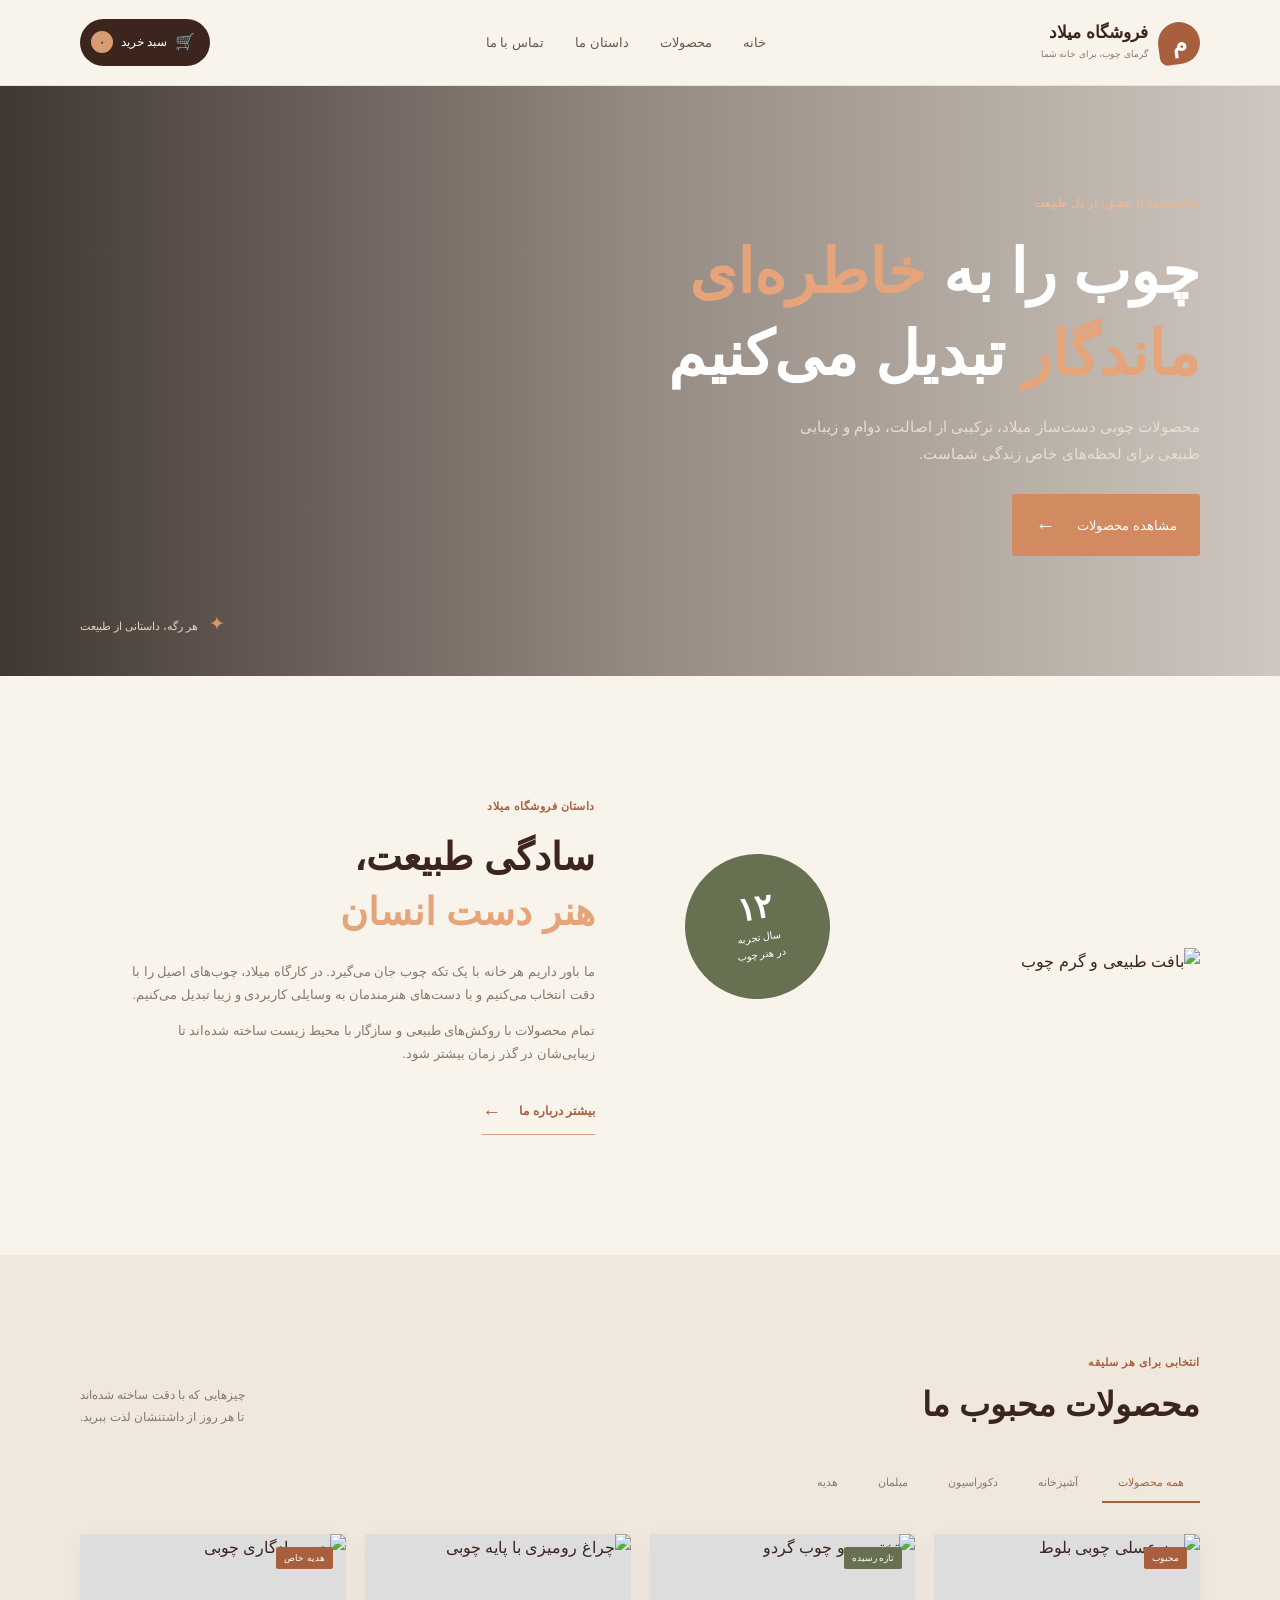
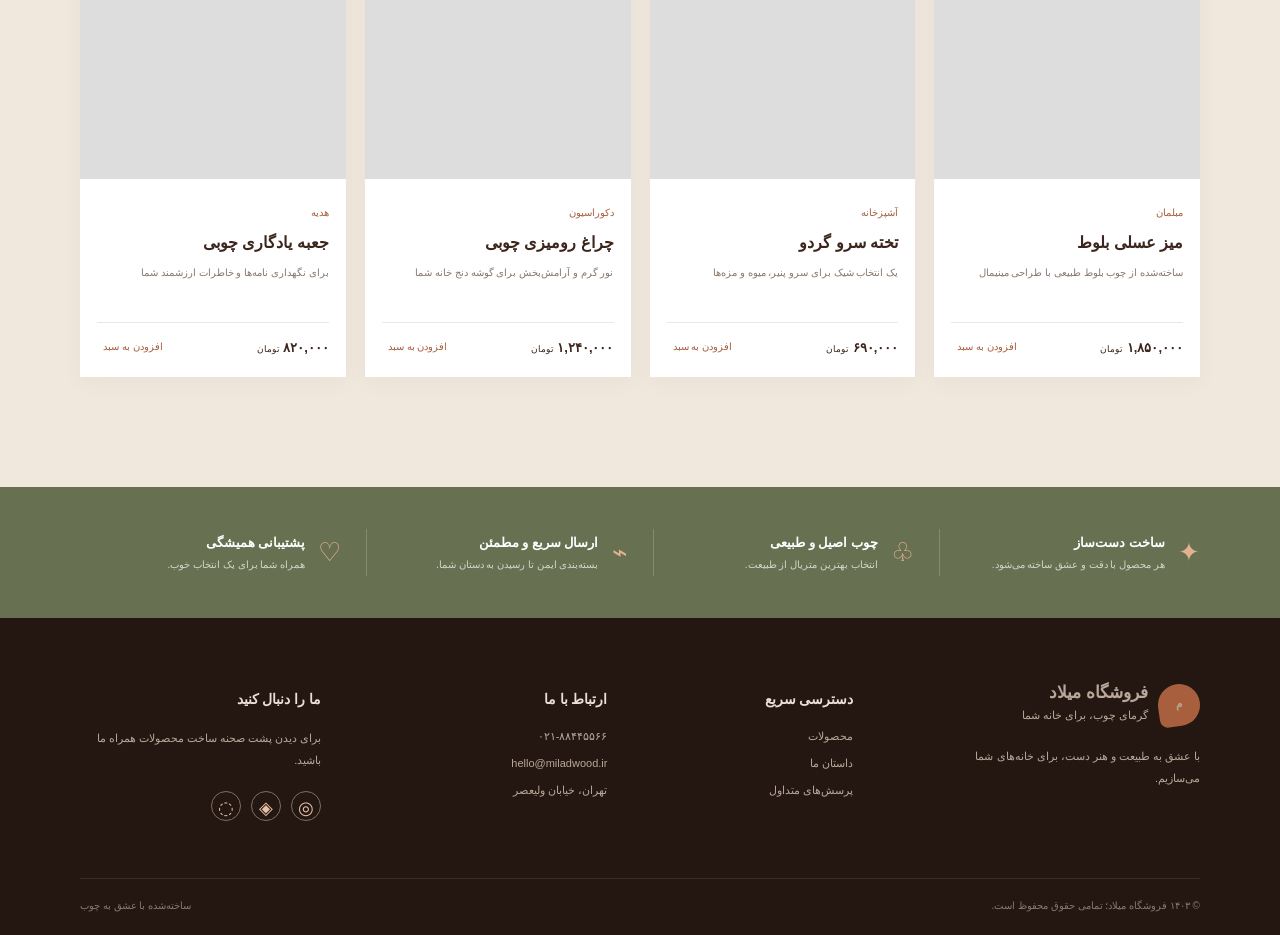
==== run-20260829-111451-ee6c23a2/index.html @ 4dc152b5 "Implement requested coding task" ====
<!DOCTYPE html>
<html lang="fa" dir="rtl">
<head>
  <meta charset="UTF-8">
  <meta name="viewport" content="width=device-width, initial-scale=1.0">
  <meta name="description" content="فروشگاه میلاد؛ محصولات چوبی دست‌ساز برای خانه‌ای گرم و اصیل">
  <title>فروشگاه میلاد | محصولات چوبی دست‌ساز</title>
  <link rel="preconnect" href="https://fonts.googleapis.com">
  <link rel="preconnect" href="https://fonts.gstatic.com" crossorigin>
  <link href="https://fonts.googleapis.com/css2?family=Estedad:wght@400;500;600;700;800&display=swap" rel="stylesheet">
  <link rel="stylesheet" href="styles.css">
</head>
<body>
  <header class="site-header">
    <div class="container nav-wrap">
      <a class="brand" href="#home" aria-label="صفحه اصلی فروشگاه میلاد">
        <span class="brand-mark">م</span>
        <span><strong>فروشگاه میلاد</strong><small>گرمای چوب، برای خانه شما</small></span>
      </a>
      <nav class="main-nav" aria-label="ناوبری اصلی">
        <a href="#home">خانه</a>
        <a href="#products">محصولات</a>
        <a href="#story">داستان ما</a>
        <a href="#contact">تماس با ما</a>
      </nav>
      <button class="cart-button" id="openCart" type="button" aria-label="باز کردن سبد خرید">
        <span class="cart-icon">🛒</span>
        <span>سبد خرید</span>
        <b id="cartCount">۰</b>
      </button>
    </div>
  </header>

  <main>
    <section class="hero" id="home">
      <div class="hero-overlay"></div>
      <div class="container hero-content">
        <span class="eyebrow light">ساخته‌شده با عشق، از دل طبیعت</span>
        <h1>چوب را به <em>خاطره‌ای ماندگار</em> تبدیل می‌کنیم</h1>
        <p>محصولات چوبی دست‌ساز میلاد، ترکیبی از اصالت، دوام و زیبایی طبیعی برای لحظه‌های خاص زندگی شماست.</p>
        <a class="primary-button" href="#products">مشاهده محصولات <span>←</span></a>
      </div>
      <div class="hero-note"><span>✦</span> هر رگه، داستانی از طبیعت</div>
    </section>

    <section class="intro-section container" id="story">
      <div class="intro-image">
        <img src="https://images.unsplash.com/photo-1549490349-8643362247b5?auto=format&fit=crop&w=900&q=85" alt="بافت طبیعی و گرم چوب">
        <div class="experience-badge"><strong>۱۲</strong><span>سال تجربه<br>در هنر چوب</span></div>
      </div>
      <div class="intro-copy">
        <span class="eyebrow">داستان فروشگاه میلاد</span>
        <h2>سادگی طبیعت، <br><em>هنر دست انسان</em></h2>
        <p>ما باور داریم هر خانه با یک تکه چوب جان می‌گیرد. در کارگاه میلاد، چوب‌های اصیل را با دقت انتخاب می‌کنیم و با دست‌های هنرمندمان به وسایلی کاربردی و زیبا تبدیل می‌کنیم.</p>
        <p>تمام محصولات با روکش‌های طبیعی و سازگار با محیط زیست ساخته شده‌اند تا زیبایی‌شان در گذر زمان بیشتر شود.</p>
        <a class="text-link" href="#products">بیشتر درباره ما <span>←</span></a>
      </div>
    </section>

    <section class="products-section" id="products">
      <div class="container">
        <div class="section-heading">
          <div><span class="eyebrow">انتخابی برای هر سلیقه</span><h2>محصولات محبوب ما</h2></div>
          <p>چیزهایی که با دقت ساخته شده‌اند<br>تا هر روز از داشتنشان لذت ببرید.</p>
        </div>
        <div class="filter-bar" role="group" aria-label="دسته‌بندی محصولات">
          <button class="filter-btn active" data-filter="all">همه محصولات</button>
          <button class="filter-btn" data-filter="kitchen">آشپزخانه</button>
          <button class="filter-btn" data-filter="decor">دکوراسیون</button>
          <button class="filter-btn" data-filter="furniture">مبلمان</button>
          <button class="filter-btn" data-filter="gift">هدیه</button>
        </div>
        <div class="product-grid" id="productGrid">
          <article class="product-card" data-category="furniture" data-id="1" data-name="میز عسلی بلوط" data-price="1850000" data-image="https://images.unsplash.com/photo-1533090481720-856c6e3c1fdc?auto=format&fit=crop&w=700&q=85">
            <div class="product-image"><img src="https://images.unsplash.com/photo-1533090481720-856c6e3c1fdc?auto=format&fit=crop&w=700&q=85" alt="میز عسلی چوبی بلوط" loading="lazy"><span class="product-tag">محبوب</span><button class="quick-add" data-add="1" aria-label="افزودن میز عسلی به سبد">+</button></div>
            <div class="product-info"><span class="product-category">مبلمان</span><h3>میز عسلی بلوط</h3><p>ساخته‌شده از چوب بلوط طبیعی با طراحی مینیمال</p><div class="product-bottom"><strong>۱,۸۵۰,۰۰۰ <small>تومان</small></strong><button class="add-button" data-add="1">افزودن به سبد</button></div></div>
          </article>
          <article class="product-card" data-category="kitchen" data-id="2" data-name="تخته سرو گردو" data-price="690000" data-image="https://images.unsplash.com/photo-1601050690597-df0568f70950?auto=format&fit=crop&w=700&q=85">
            <div class="product-image"><img src="https://images.unsplash.com/photo-1601050690597-df0568f70950?auto=format&fit=crop&w=700&q=85" alt="تخته سرو چوب گردو" loading="lazy"><span class="product-tag new">تازه رسیده</span><button class="quick-add" data-add="2" aria-label="افزودن تخته سرو به سبد">+</button></div>
            <div class="product-info"><span class="product-category">آشپزخانه</span><h3>تخته سرو گردو</h3><p>یک انتخاب شیک برای سرو پنیر، میوه و مزه‌ها</p><div class="product-bottom"><strong>۶۹۰,۰۰۰ <small>تومان</small></strong><button class="add-button" data-add="2">افزودن به سبد</button></div></div>
          </article>
          <article class="product-card" data-category="decor" data-id="3" data-name="چراغ رومیزی چوبی" data-price="1240000" data-image="https://images.unsplash.com/photo-1507473885765-e6ed057f782c?auto=format&fit=crop&w=700&q=85">
            <div class="product-image"><img src="https://images.unsplash.com/photo-1507473885765-e6ed057f782c?auto=format&fit=crop&w=700&q=85" alt="چراغ رومیزی با پایه چوبی" loading="lazy"><button class="quick-add" data-add="3" aria-label="افزودن چراغ رومیزی به سبد">+</button></div>
            <div class="product-info"><span class="product-category">دکوراسیون</span><h3>چراغ رومیزی چوبی</h3><p>نور گرم و آرامش‌بخش برای گوشه دنج خانه شما</p><div class="product-bottom"><strong>۱,۲۴۰,۰۰۰ <small>تومان</small></strong><button class="add-button" data-add="3">افزودن به سبد</button></div></div>
          </article>
          <article class="product-card" data-category="gift" data-id="4" data-name="جعبه یادگاری چوبی" data-price="820000" data-image="https://images.unsplash.com/photo-1602173574767-37ac01994b2a?auto=format&fit=crop&w=700&q=85">
            <div class="product-image"><img src="https://images.unsplash.com/photo-1602173574767-37ac01994b2a?auto=format&fit=crop&w=700&q=85" alt="جعبه یادگاری چوبی" loading="lazy"><span class="product-tag">هدیه خاص</span><button class="quick-add" data-add="4" aria-label="افزودن جعبه یادگاری به سبد">+</button></div>
            <div class="product-info"><span class="product-category">هدیه</span><h3>جعبه یادگاری چوبی</h3><p>برای نگهداری نامه‌ها و خاطرات ارزشمند شما</p><div class="product-bottom"><strong>۸۲۰,۰۰۰ <small>تومان</small></strong><button class="add-button" data-add="4">افزودن به سبد</button></div></div>
          </article>
        </div>
      </div>
    </section>

    <section class="benefits"><div class="container benefits-grid">
      <div class="benefit"><span>✦</span><div><h3>ساخت دست‌ساز</h3><p>هر محصول با دقت و عشق ساخته می‌شود.</p></div></div>
      <div class="benefit"><span>♧</span><div><h3>چوب اصیل و طبیعی</h3><p>انتخاب بهترین متریال از طبیعت.</p></div></div>
      <div class="benefit"><span>⌁</span><div><h3>ارسال سریع و مطمئن</h3><p>بسته‌بندی ایمن تا رسیدن به دستان شما.</p></div></div>
      <div class="benefit"><span>♡</span><div><h3>پشتیبانی همیشگی</h3><p>همراه شما برای یک انتخاب خوب.</p></div></div>
    </div></section>
  </main>

  <footer class="site-footer" id="contact"><div class="container footer-grid">
    <div><a class="brand footer-brand" href="#home"><span class="brand-mark">م</span><span><strong>فروشگاه میلاد</strong><small>گرمای چوب، برای خانه شما</small></span></a><p>با عشق به طبیعت و هنر دست، برای خانه‌های شما می‌سازیم.</p></div>
    <div><h3>دسترسی سریع</h3><a href="#products">محصولات</a><a href="#story">داستان ما</a><a href="#contact">پرسش‌های متداول</a></div>
    <div><h3>ارتباط با ما</h3><a href="tel:02188445566">۰۲۱-۸۸۴۴۵۵۶۶</a><a href="mailto:hello@miladwood.ir">hello@miladwood.ir</a><span>تهران، خیابان ولیعصر</span></div>
    <div><h3>ما را دنبال کنید</h3><p>برای دیدن پشت صحنه ساخت محصولات همراه ما باشید.</p><div class="socials"><a href="#" aria-label="اینستاگرام">◎</a><a href="#" aria-label="تلگرام">◈</a><a href="#" aria-label="واتساپ">◌</a></div></div>
  </div><div class="footer-bottom container"><span>© ۱۴۰۳ فروشگاه میلاد؛ تمامی حقوق محفوظ است.</span><span>ساخته‌شده با عشق به چوب</span></div></footer>

  <div class="modal-backdrop" id="cartModal" aria-hidden="true"><aside class="cart-panel" role="dialog" aria-modal="true" aria-labelledby="cartTitle"><div class="cart-header"><div><span class="eyebrow">خرید شما</span><h2 id="cartTitle">سبد خرید</h2></div><button class="close-cart" id="closeCart" aria-label="بستن سبد خرید">×</button></div><div class="cart-items" id="cartItems"></div><div class="cart-footer"><div class="total-row"><span>مجموع سفارش</span><strong id="cartTotal">۰ تومان</strong></div><button class="checkout-button" type="button">ادامه فرایند خرید <span>←</span></button><p class="secure-note">✦ پرداخت امن و ارسال به سراسر کشور</p></div></aside></div>
  <div class="toast" id="toast">محصول به سبد خرید اضافه شد</div>
  <script src="script.js"></script>
</body>
</html>
---- run-20260829-111451-ee6c23a2/styles.css ----
:root{--brown:#3b251c;--deep:#241711;--terracotta:#a85f3e;--cream:#f8f3eb;--sand:#e9ddcc;--olive:#687052;--muted:#88786e;--white:#fff;--shadow:0 16px 45px rgba(58,37,28,.1)}*{box-sizing:border-box}html{scroll-behavior:smooth}body{margin:0;background:var(--cream);color:var(--brown);font-family:'Estedad',Tahoma,sans-serif;line-height:1.8}a{text-decoration:none;color:inherit}button{font:inherit;cursor:pointer;border:0}.container{width:min(1120px,calc(100% - 48px));margin:auto}.site-header{height:86px;background:rgba(248,243,235,.96);position:sticky;top:0;z-index:20;border-bottom:1px solid rgba(59,37,28,.08);backdrop-filter:blur(12px)}.nav-wrap{height:100%;display:flex;align-items:center;justify-content:space-between;gap:32px}.brand{display:flex;align-items:center;gap:10px}.brand-mark{display:grid;place-items:center;width:42px;height:42px;border-radius:50% 50% 50% 8px;background:var(--terracotta);color:white;font-size:24px;font-weight:800;transform:rotate(-8deg)}.brand strong{display:block;font-size:17px;line-height:1.2}.brand small{display:block;color:var(--muted);font-size:9px;margin-top:3px}.main-nav{display:flex;gap:31px;color:#69584e;font-size:13px}.main-nav a{transition:color .2s}.main-nav a:hover{color:var(--terracotta)}.cart-button{background:var(--brown);color:#fff;border-radius:30px;padding:9px 15px 9px 11px;display:flex;align-items:center;gap:8px;font-size:12px;transition:.2s}.cart-button:hover{background:var(--terracotta);transform:translateY(-2px)}.cart-button b{background:#d99b73;color:var(--brown);border-radius:50%;min-width:22px;height:22px;display:grid;place-items:center;font-size:11px}.cart-icon{font-size:16px}.hero{height:590px;position:relative;background:url('https://images.unsplash.com/photo-1558997519-83ea9252edf8?auto=format&fit=crop&w=1800&q=85') center/cover;display:flex;align-items:center;color:#fff}.hero-overlay{position:absolute;inset:0;background:linear-gradient(90deg,rgba(27,17,11,.83),rgba(42,24,16,.48),rgba(42,24,16,.2))}.hero-content{position:relative;z-index:1;padding-bottom:18px}.eyebrow{color:var(--terracotta);font-size:11px;font-weight:700;letter-spacing:.5px}.eyebrow.light{color:#e8b897}.hero h1{font-size:clamp(34px,5vw,61px);line-height:1.35;max-width:640px;margin:14px 0 18px;font-weight:800}.hero h1 em,h2 em{font-style:normal;color:#e5a47a}.hero p{max-width:440px;color:#e9ded4;font-size:15px;margin:0 0 27px}.primary-button,.checkout-button{display:inline-flex;align-items:center;gap:22px;background:#d28b61;color:#fff;padding:13px 23px;border-radius:3px;font-size:13px;transition:.2s}.primary-button:hover,.checkout-button:hover{background:#b96d49;transform:translateY(-2px)}.primary-button span,.checkout-button span{font-size:20px}.hero-note{position:absolute;z-index:1;bottom:35px;left:calc((100% - 1120px)/2);font-size:11px;color:#e4d4c5}.hero-note span{color:#d8956e;font-size:19px;margin-left:8px}.intro-section{display:grid;grid-template-columns:1fr 1fr;gap:90px;padding-top:115px;padding-bottom:120px;align-items:center}.intro-image{position:relative;padding-left:28px}.intro-image img{width:100%;height:390px;object-fit:cover;border-radius:2px}.experience-badge{position:absolute;bottom:-22px;left:0;background:var(--olive);color:#fff;width:145px;height:145px;border-radius:50%;display:flex;align-items:center;justify-content:center;gap:5px;flex-direction:column;text-align:center;transform:rotate(-8deg)}.experience-badge strong{font-size:33px;line-height:1}.experience-badge span{font-size:10px;line-height:1.7}.intro-copy h2,.section-heading h2{font-size:38px;line-height:1.45;margin:10px 0 20px}.intro-copy p{color:var(--muted);font-size:13px;max-width:475px;margin:0 0 12px}.text-link{display:inline-flex;gap:18px;align-items:center;color:var(--terracotta);font-weight:700;font-size:12px;margin-top:17px;border-bottom:1px solid #d8a082;padding-bottom:5px}.text-link span{font-size:19px}.products-section{background:#f0e8dd;padding:92px 0 110px}.section-heading{display:flex;justify-content:space-between;align-items:end;margin-bottom:37px}.section-heading h2{margin:5px 0 0;font-size:33px}.section-heading p{color:var(--muted);font-size:12px;text-align:left;margin:0}.filter-bar{display:flex;gap:8px;margin-bottom:31px;flex-wrap:wrap}.filter-btn{background:transparent;color:var(--muted);font-size:11px;padding:8px 16px;border-bottom:2px solid transparent}.filter-btn.active,.filter-btn:hover{color:var(--terracotta);border-color:var(--terracotta)}.product-grid{display:grid;grid-template-columns:repeat(4,1fr);gap:19px}.product-card{background:var(--white);box-shadow:0 5px 22px rgba(69,42,27,.04);transition:.25s}.product-card:hover{transform:translateY(-5px);box-shadow:var(--shadow)}.product-image{height:245px;position:relative;overflow:hidden;background:#ddd}.product-image img{width:100%;height:100%;object-fit:cover;transition:transform .5s}.product-card:hover img{transform:scale(1.06)}.product-tag{position:absolute;top:13px;right:13px;background:var(--terracotta);color:#fff;border-radius:2px;padding:3px 8px;font-size:9px}.product-tag.new{background:var(--olive)}.quick-add{position:absolute;bottom:12px;left:12px;width:34px;height:34px;border-radius:50%;background:#fff;color:var(--terracotta);font-size:25px;line-height:1;box-shadow:0 3px 10px #0002;opacity:0;transition:.2s}.product-card:hover .quick-add{opacity:1}.product-info{padding:18px 17px}.product-category{color:var(--terracotta);font-size:10px}.product-info h3{font-size:16px;margin:3px 0 6px}.product-info p{font-size:10px;color:var(--muted);min-height:43px;margin:0}.product-bottom{display:flex;align-items:center;justify-content:space-between;border-top:1px solid #eee7df;margin-top:15px;padding-top:13px;gap:5px}.product-bottom strong{font-size:13px;white-space:nowrap}.product-bottom small{font-size:9px;font-weight:400}.add-button{color:var(--terracotta);background:transparent;font-size:10px;white-space:nowrap}.add-button:hover{color:var(--brown)}.benefits{background:var(--olive);color:#fff;padding:42px 0}.benefits-grid{display:grid;grid-template-columns:repeat(4,1fr);gap:25px}.benefit{display:flex;align-items:center;gap:13px;border-left:1px solid #ffffff30;padding-left:20px}.benefit:last-child{border:0}.benefit>span{font-size:26px;color:#e3b18d}.benefit h3{font-size:13px;margin:0 0 2px}.benefit p{font-size:10px;color:#d3d6c7;margin:0}.site-footer{background:var(--deep);color:#fff;padding:65px 0 20px}.footer-grid{display:grid;grid-template-columns:1.5fr 1fr 1.2fr 1.2fr;gap:45px;padding-bottom:50px}.footer-brand{margin-bottom:19px}.footer-brand small,.footer-grid p,.footer-grid span,.footer-grid a{color:#b9a79a;font-size:11px}.footer-grid h3{font-size:14px;margin:4px 0 15px;color:#eadfd7}.footer-grid>div:not(:first-child) a,.footer-grid>div:not(:first-child) span{display:block;margin:7px 0}.footer-grid p{max-width:225px;line-height:2}.socials{display:flex;gap:10px;margin-top:13px}.socials a{border:1px solid #806d60;width:30px;height:30px;border-radius:50%;display:grid!important;place-items:center;color:#e5c0a7!important;font-size:18px!important}.footer-bottom{border-top:1px solid #ffffff18;padding-top:18px;display:flex;justify-content:space-between;color:#89776c;font-size:10px}.modal-backdrop{position:fixed;inset:0;background:#1c110dcc;z-index:50;visibility:hidden;opacity:0;transition:.3s}.modal-backdrop.open{visibility:visible;opacity:1}.cart-panel{background:var(--cream);width:min(430px,100%);height:100%;margin-right:auto;padding:30px;transform:translateX(-100%);transition:.35s;display:flex;flex-direction:column}.modal-backdrop.open .cart-panel{transform:translateX(0)}.cart-header{display:flex;justify-content:space-between;align-items:start;border-bottom:1px solid #dfd2c5;padding-bottom:17px}.cart-header h2{margin:3px 0 0;font-size:27px}.close-cart{background:transparent;color:var(--brown);font-size:30px;line-height:1}.cart-items{overflow:auto;flex:1;padding:18px 0}.empty-cart{text-align:center;color:var(--muted);padding:75px 15px;font-size:13px}.empty-cart strong{display:block;color:var(--brown);font-size:18px;margin-bottom:7px}.cart-item{display:flex;align-items:center;gap:12px;padding:12px 0;border-bottom:1px solid #e5dace}.cart-item img{width:64px;height:64px;object-fit:cover}.cart-item-info{flex:1}.cart-item-info h4{font-size:12px;margin:0}.cart-item-info p{font-size:11px;color:var(--terracotta);margin:3px 0}.quantity{display:flex;align-items:center;gap:8px}.quantity button{width:22px;height:22px;border-radius:50%;background:#e5d8ca;color:var(--brown);line-height:1}.remove-item{background:transparent;color:#a8998d;font-size:18px}.cart-footer{border-top:1px solid #dfd2c5;padding-top:20px}.total-row{display:flex;justify-content:space-between;font-size:13px;margin-bottom:18px}.total-row strong{color:var(--terracotta)}.checkout-button{width:100%;justify-content:space-between}.secure-note{text-align:center;color:var(--muted);font-size:10px;margin:12px 0 0}.toast{position:fixed;bottom:25px;right:50%;transform:translate(50%,20px);background:var(--brown);color:#fff;padding:10px 20px;border-radius:3px;font-size:12px;opacity:0;z-index:70;transition:.3s}.toast.show{opacity:1;transform:translate(50%,0)}@media(max-width:800px){.main-nav{display:none}.hero-note{left:24px}.intro-section{grid-template-columns:1fr;gap:55px;padding-top:70px;padding-bottom:75px}.intro-copy{order:-1}.product-grid{grid-template-columns:repeat(2,1fr)}.benefits-grid{grid-template-columns:repeat(2,1fr)}.benefit:nth-child(2){border:0}.footer-grid{grid-template-columns:repeat(2,1fr);gap:30px}.section-heading{align-items:start;gap:20px;flex-direction:column}.section-heading p{text-align:right}}@media(max-width:480px){.container{width:min(100% - 32px,1120px)}.site-header{height:72px}.brand strong{font-size:14px}.brand-mark{width:35px;height:35px;font-size:19px}.cart-button span:not(.cart-icon){display:none}.hero{height:510px}.hero h1{font-size:35px}.hero p{font-size:13px}.product-grid{grid-template-columns:1fr}.product-image{height:260px}.benefits-grid{grid-template-columns:1fr}.benefit{border-left:0;border-bottom:1px solid #ffffff30;padding:11px 0}.footer-grid{grid-template-columns:1fr 1fr}.footer-grid>div:first-child,.footer-grid>div:last-child{grid-column:span 2}.footer-bottom{flex-direction:column;gap:7px}.cart-panel{padding:22px}.intro-image{padding-left:12px}.intro-image img{height:310px}}
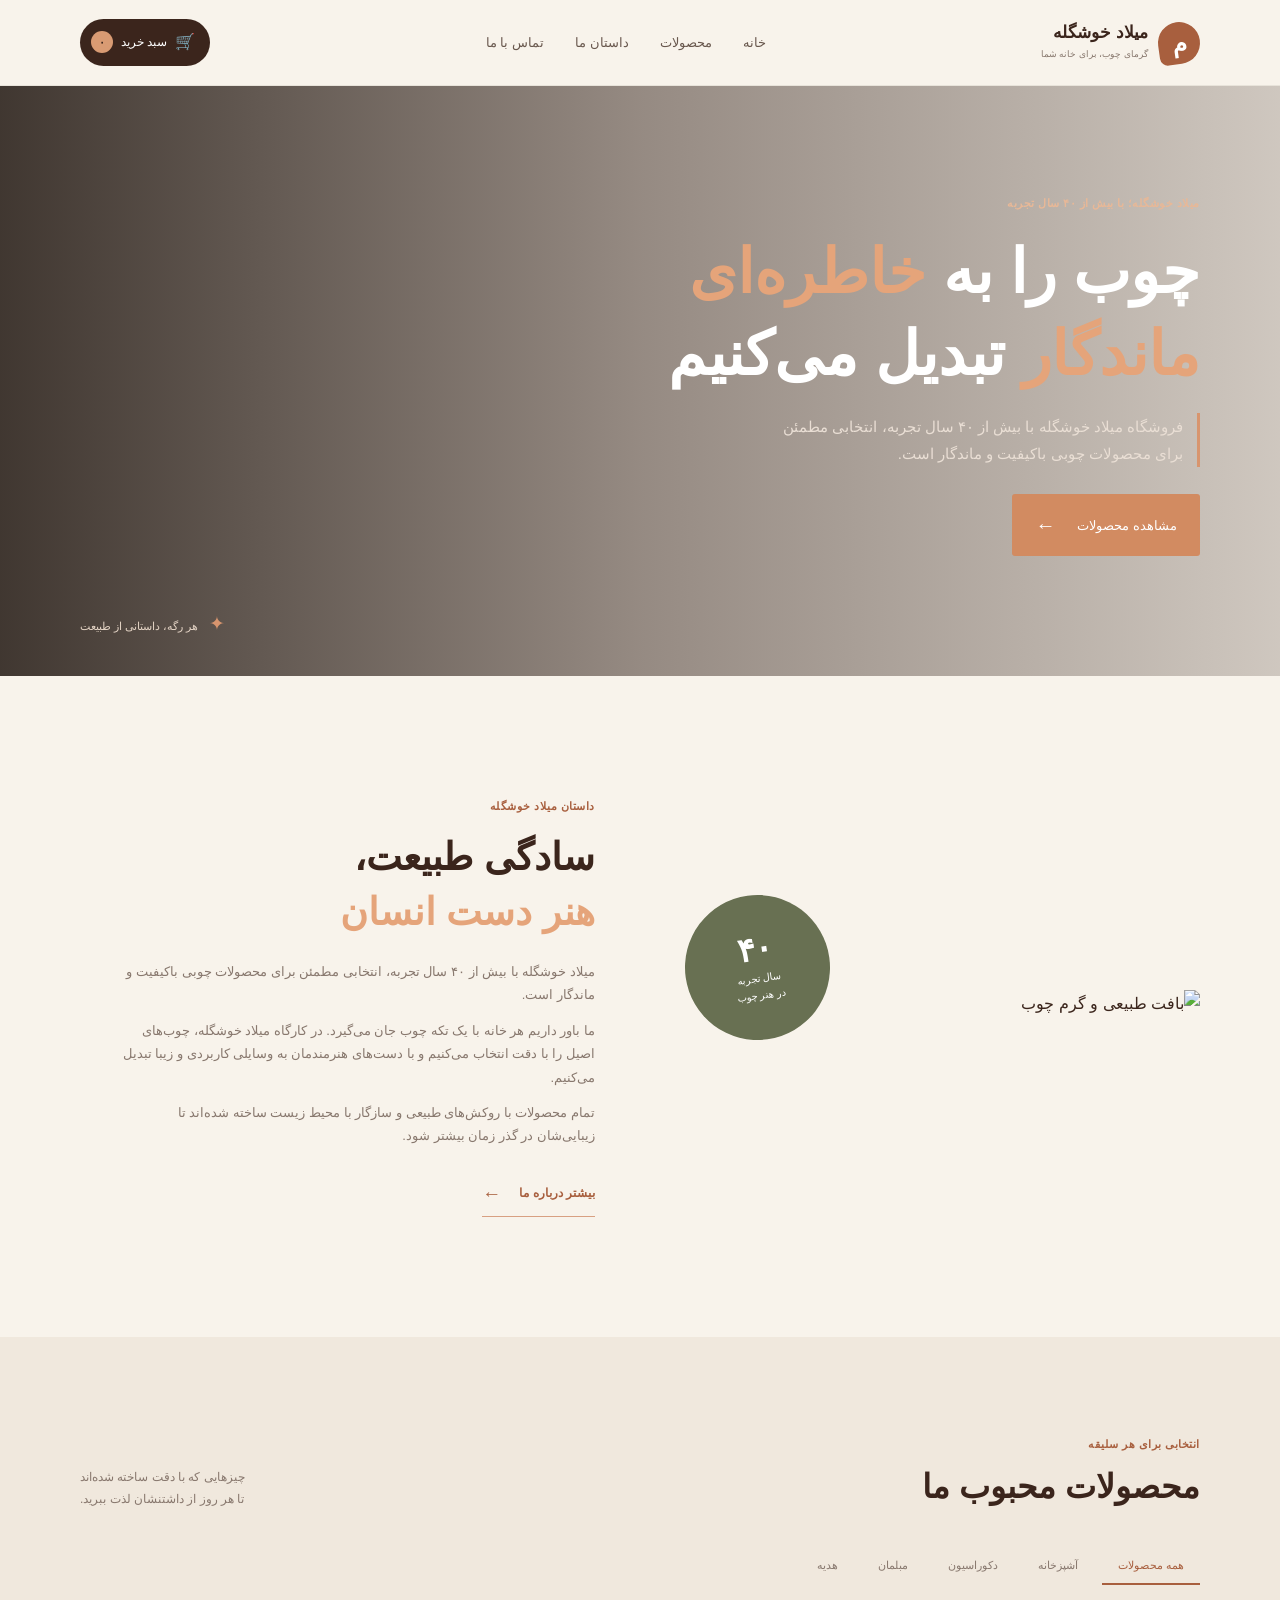
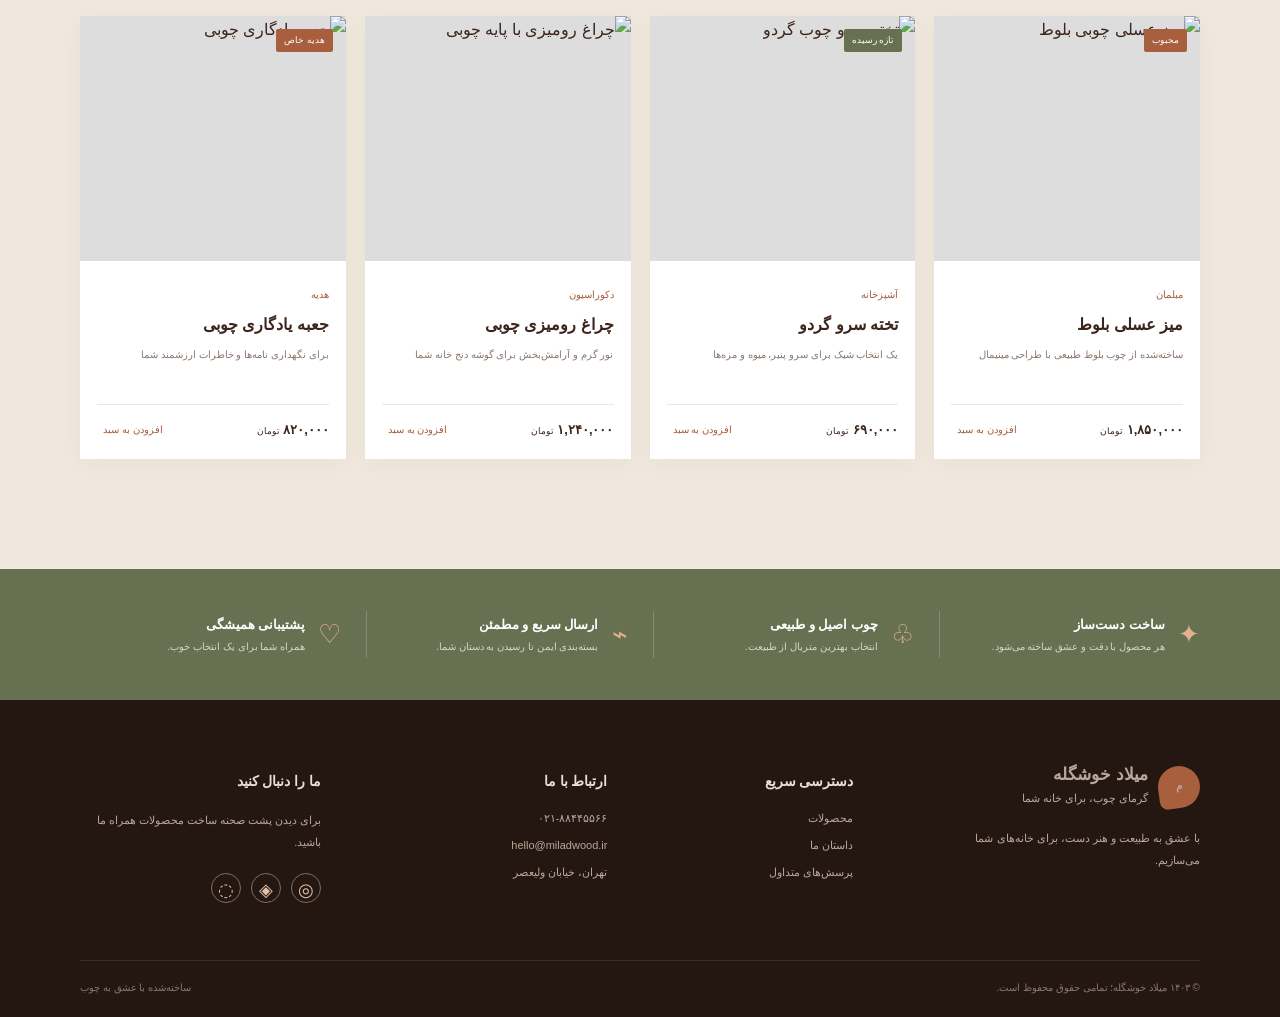
==== commit 02b9bbd2: "Implement requested coding task" ====
--- a/run-20260829-111451-ee6c23a2/index.html
+++ b/run-20260829-111451-ee6c23a2/index.html
@@ -3,8 +3,8 @@
 <head>
   <meta charset="UTF-8">
   <meta name="viewport" content="width=device-width, initial-scale=1.0">
-  <meta name="description" content="فروشگاه میلاد؛ محصولات چوبی دست‌ساز برای خانه‌ای گرم و اصیل">
-  <title>فروشگاه میلاد | محصولات چوبی دست‌ساز</title>
+  <meta name="description" content="فروشگاه میلاد خوشگله؛ محصولات چوبی دست‌ساز برای خانه‌ای گرم و اصیل">
+  <title>میلاد خوشگله | محصولات چوبی دست‌ساز</title>
   <link rel="preconnect" href="https://fonts.googleapis.com">
   <link rel="preconnect" href="https://fonts.gstatic.com" crossorigin>
   <link href="https://fonts.googleapis.com/css2?family=Estedad:wght@400;500;600;700;800&display=swap" rel="stylesheet">
@@ -13,9 +13,9 @@
 <body>
   <header class="site-header">
     <div class="container nav-wrap">
-      <a class="brand" href="#home" aria-label="صفحه اصلی فروشگاه میلاد">
+      <a class="brand" href="#home" aria-label="صفحه اصلی میلاد خوشگله">
         <span class="brand-mark">م</span>
-        <span><strong>فروشگاه میلاد</strong><small>گرمای چوب، برای خانه شما</small></span>
+        <span><strong>میلاد خوشگله</strong><small>گرمای چوب، برای خانه شما</small></span>
       </a>
       <nav class="main-nav" aria-label="ناوبری اصلی">
         <a href="#home">خانه</a>
@@ -35,9 +35,9 @@
     <section class="hero" id="home">
       <div class="hero-overlay"></div>
       <div class="container hero-content">
-        <span class="eyebrow light">ساخته‌شده با عشق، از دل طبیعت</span>
+        <span class="eyebrow light">میلاد خوشگله؛ با بیش از ۴۰ سال تجربه</span>
         <h1>چوب را به <em>خاطره‌ای ماندگار</em> تبدیل می‌کنیم</h1>
-        <p>محصولات چوبی دست‌ساز میلاد، ترکیبی از اصالت، دوام و زیبایی طبیعی برای لحظه‌های خاص زندگی شماست.</p>
+        <p class="hero-intro">فروشگاه میلاد خوشگله با بیش از ۴۰ سال تجربه، انتخابی مطمئن برای محصولات چوبی باکیفیت و ماندگار است.</p>
         <a class="primary-button" href="#products">مشاهده محصولات <span>←</span></a>
       </div>
       <div class="hero-note"><span>✦</span> هر رگه، داستانی از طبیعت</div>
@@ -46,12 +46,13 @@
     <section class="intro-section container" id="story">
       <div class="intro-image">
         <img src="https://images.unsplash.com/photo-1549490349-8643362247b5?auto=format&fit=crop&w=900&q=85" alt="بافت طبیعی و گرم چوب">
-        <div class="experience-badge"><strong>۱۲</strong><span>سال تجربه<br>در هنر چوب</span></div>
+        <div class="experience-badge"><strong>۴۰</strong><span>سال تجربه<br>در هنر چوب</span></div>
       </div>
       <div class="intro-copy">
-        <span class="eyebrow">داستان فروشگاه میلاد</span>
+        <span class="eyebrow">داستان میلاد خوشگله</span>
         <h2>سادگی طبیعت، <br><em>هنر دست انسان</em></h2>
-        <p>ما باور داریم هر خانه با یک تکه چوب جان می‌گیرد. در کارگاه میلاد، چوب‌های اصیل را با دقت انتخاب می‌کنیم و با دست‌های هنرمندمان به وسایلی کاربردی و زیبا تبدیل می‌کنیم.</p>
+        <p>میلاد خوشگله با بیش از ۴۰ سال تجربه، انتخابی مطمئن برای محصولات چوبی باکیفیت و ماندگار است.</p>
+        <p>ما باور داریم هر خانه با یک تکه چوب جان می‌گیرد. در کارگاه میلاد خوشگله، چوب‌های اصیل را با دقت انتخاب می‌کنیم و با دست‌های هنرمندمان به وسایلی کاربردی و زیبا تبدیل می‌کنیم.</p>
         <p>تمام محصولات با روکش‌های طبیعی و سازگار با محیط زیست ساخته شده‌اند تا زیبایی‌شان در گذر زمان بیشتر شود.</p>
         <a class="text-link" href="#products">بیشتر درباره ما <span>←</span></a>
       </div>
@@ -100,11 +101,11 @@
   </main>
 
   <footer class="site-footer" id="contact"><div class="container footer-grid">
-    <div><a class="brand footer-brand" href="#home"><span class="brand-mark">م</span><span><strong>فروشگاه میلاد</strong><small>گرمای چوب، برای خانه شما</small></span></a><p>با عشق به طبیعت و هنر دست، برای خانه‌های شما می‌سازیم.</p></div>
+    <div><a class="brand footer-brand" href="#home"><span class="brand-mark">م</span><span><strong>میلاد خوشگله</strong><small>گرمای چوب، برای خانه شما</small></span></a><p>با عشق به طبیعت و هنر دست، برای خانه‌های شما می‌سازیم.</p></div>
     <div><h3>دسترسی سریع</h3><a href="#products">محصولات</a><a href="#story">داستان ما</a><a href="#contact">پرسش‌های متداول</a></div>
     <div><h3>ارتباط با ما</h3><a href="tel:02188445566">۰۲۱-۸۸۴۴۵۵۶۶</a><a href="mailto:hello@miladwood.ir">hello@miladwood.ir</a><span>تهران، خیابان ولیعصر</span></div>
     <div><h3>ما را دنبال کنید</h3><p>برای دیدن پشت صحنه ساخت محصولات همراه ما باشید.</p><div class="socials"><a href="#" aria-label="اینستاگرام">◎</a><a href="#" aria-label="تلگرام">◈</a><a href="#" aria-label="واتساپ">◌</a></div></div>
-  </div><div class="footer-bottom container"><span>© ۱۴۰۳ فروشگاه میلاد؛ تمامی حقوق محفوظ است.</span><span>ساخته‌شده با عشق به چوب</span></div></footer>
+  </div><div class="footer-bottom container"><span>© ۱۴۰۳ میلاد خوشگله؛ تمامی حقوق محفوظ است.</span><span>ساخته‌شده با عشق به چوب</span></div></footer>
 
   <div class="modal-backdrop" id="cartModal" aria-hidden="true"><aside class="cart-panel" role="dialog" aria-modal="true" aria-labelledby="cartTitle"><div class="cart-header"><div><span class="eyebrow">خرید شما</span><h2 id="cartTitle">سبد خرید</h2></div><button class="close-cart" id="closeCart" aria-label="بستن سبد خرید">×</button></div><div class="cart-items" id="cartItems"></div><div class="cart-footer"><div class="total-row"><span>مجموع سفارش</span><strong id="cartTotal">۰ تومان</strong></div><button class="checkout-button" type="button">ادامه فرایند خرید <span>←</span></button><p class="secure-note">✦ پرداخت امن و ارسال به سراسر کشور</p></div></aside></div>
   <div class="toast" id="toast">محصول به سبد خرید اضافه شد</div>
--- a/run-20260829-111451-ee6c23a2/styles.css
+++ b/run-20260829-111451-ee6c23a2/styles.css
@@ -1 +1 @@
-:root{--brown:#3b251c;--deep:#241711;--terracotta:#a85f3e;--cream:#f8f3eb;--sand:#e9ddcc;--olive:#687052;--muted:#88786e;--white:#fff;--shadow:0 16px 45px rgba(58,37,28,.1)}*{box-sizing:border-box}html{scroll-behavior:smooth}body{margin:0;background:var(--cream);color:var(--brown);font-family:'Estedad',Tahoma,sans-serif;line-height:1.8}a{text-decoration:none;color:inherit}button{font:inherit;cursor:pointer;border:0}.container{width:min(1120px,calc(100% - 48px));margin:auto}.site-header{height:86px;background:rgba(248,243,235,.96);position:sticky;top:0;z-index:20;border-bottom:1px solid rgba(59,37,28,.08);backdrop-filter:blur(12px)}.nav-wrap{height:100%;display:flex;align-items:center;justify-content:space-between;gap:32px}.brand{display:flex;align-items:center;gap:10px}.brand-mark{display:grid;place-items:center;width:42px;height:42px;border-radius:50% 50% 50% 8px;background:var(--terracotta);color:white;font-size:24px;font-weight:800;transform:rotate(-8deg)}.brand strong{display:block;font-size:17px;line-height:1.2}.brand small{display:block;color:var(--muted);font-size:9px;margin-top:3px}.main-nav{display:flex;gap:31px;color:#69584e;font-size:13px}.main-nav a{transition:color .2s}.main-nav a:hover{color:var(--terracotta)}.cart-button{background:var(--brown);color:#fff;border-radius:30px;padding:9px 15px 9px 11px;display:flex;align-items:center;gap:8px;font-size:12px;transition:.2s}.cart-button:hover{background:var(--terracotta);transform:translateY(-2px)}.cart-button b{background:#d99b73;color:var(--brown);border-radius:50%;min-width:22px;height:22px;display:grid;place-items:center;font-size:11px}.cart-icon{font-size:16px}.hero{height:590px;position:relative;background:url('https://images.unsplash.com/photo-1558997519-83ea9252edf8?auto=format&fit=crop&w=1800&q=85') center/cover;display:flex;align-items:center;color:#fff}.hero-overlay{position:absolute;inset:0;background:linear-gradient(90deg,rgba(27,17,11,.83),rgba(42,24,16,.48),rgba(42,24,16,.2))}.hero-content{position:relative;z-index:1;padding-bottom:18px}.eyebrow{color:var(--terracotta);font-size:11px;font-weight:700;letter-spacing:.5px}.eyebrow.light{color:#e8b897}.hero h1{font-size:clamp(34px,5vw,61px);line-height:1.35;max-width:640px;margin:14px 0 18px;font-weight:800}.hero h1 em,h2 em{font-style:normal;color:#e5a47a}.hero p{max-width:440px;color:#e9ded4;font-size:15px;margin:0 0 27px}.primary-button,.checkout-button{display:inline-flex;align-items:center;gap:22px;background:#d28b61;color:#fff;padding:13px 23px;border-radius:3px;font-size:13px;transition:.2s}.primary-button:hover,.checkout-button:hover{background:#b96d49;transform:translateY(-2px)}.primary-button span,.checkout-button span{font-size:20px}.hero-note{position:absolute;z-index:1;bottom:35px;left:calc((100% - 1120px)/2);font-size:11px;color:#e4d4c5}.hero-note span{color:#d8956e;font-size:19px;margin-left:8px}.intro-section{display:grid;grid-template-columns:1fr 1fr;gap:90px;padding-top:115px;padding-bottom:120px;align-items:center}.intro-image{position:relative;padding-left:28px}.intro-image img{width:100%;height:390px;object-fit:cover;border-radius:2px}.experience-badge{position:absolute;bottom:-22px;left:0;background:var(--olive);color:#fff;width:145px;height:145px;border-radius:50%;display:flex;align-items:center;justify-content:center;gap:5px;flex-direction:column;text-align:center;transform:rotate(-8deg)}.experience-badge strong{font-size:33px;line-height:1}.experience-badge span{font-size:10px;line-height:1.7}.intro-copy h2,.section-heading h2{font-size:38px;line-height:1.45;margin:10px 0 20px}.intro-copy p{color:var(--muted);font-size:13px;max-width:475px;margin:0 0 12px}.text-link{display:inline-flex;gap:18px;align-items:center;color:var(--terracotta);font-weight:700;font-size:12px;margin-top:17px;border-bottom:1px solid #d8a082;padding-bottom:5px}.text-link span{font-size:19px}.products-section{background:#f0e8dd;padding:92px 0 110px}.section-heading{display:flex;justify-content:space-between;align-items:end;margin-bottom:37px}.section-heading h2{margin:5px 0 0;font-size:33px}.section-heading p{color:var(--muted);font-size:12px;text-align:left;margin:0}.filter-bar{display:flex;gap:8px;margin-bottom:31px;flex-wrap:wrap}.filter-btn{background:transparent;color:var(--muted);font-size:11px;padding:8px 16px;border-bottom:2px solid transparent}.filter-btn.active,.filter-btn:hover{color:var(--terracotta);border-color:var(--terracotta)}.product-grid{display:grid;grid-template-columns:repeat(4,1fr);gap:19px}.product-card{background:var(--white);box-shadow:0 5px 22px rgba(69,42,27,.04);transition:.25s}.product-card:hover{transform:translateY(-5px);box-shadow:var(--shadow)}.product-image{height:245px;position:relative;overflow:hidden;background:#ddd}.product-image img{width:100%;height:100%;object-fit:cover;transition:transform .5s}.product-card:hover img{transform:scale(1.06)}.product-tag{position:absolute;top:13px;right:13px;background:var(--terracotta);color:#fff;border-radius:2px;padding:3px 8px;font-size:9px}.product-tag.new{background:var(--olive)}.quick-add{position:absolute;bottom:12px;left:12px;width:34px;height:34px;border-radius:50%;background:#fff;color:var(--terracotta);font-size:25px;line-height:1;box-shadow:0 3px 10px #0002;opacity:0;transition:.2s}.product-card:hover .quick-add{opacity:1}.product-info{padding:18px 17px}.product-category{color:var(--terracotta);font-size:10px}.product-info h3{font-size:16px;margin:3px 0 6px}.product-info p{font-size:10px;color:var(--muted);min-height:43px;margin:0}.product-bottom{display:flex;align-items:center;justify-content:space-between;border-top:1px solid #eee7df;margin-top:15px;padding-top:13px;gap:5px}.product-bottom strong{font-size:13px;white-space:nowrap}.product-bottom small{font-size:9px;font-weight:400}.add-button{color:var(--terracotta);background:transparent;font-size:10px;white-space:nowrap}.add-button:hover{color:var(--brown)}.benefits{background:var(--olive);color:#fff;padding:42px 0}.benefits-grid{display:grid;grid-template-columns:repeat(4,1fr);gap:25px}.benefit{display:flex;align-items:center;gap:13px;border-left:1px solid #ffffff30;padding-left:20px}.benefit:last-child{border:0}.benefit>span{font-size:26px;color:#e3b18d}.benefit h3{font-size:13px;margin:0 0 2px}.benefit p{font-size:10px;color:#d3d6c7;margin:0}.site-footer{background:var(--deep);color:#fff;padding:65px 0 20px}.footer-grid{display:grid;grid-template-columns:1.5fr 1fr 1.2fr 1.2fr;gap:45px;padding-bottom:50px}.footer-brand{margin-bottom:19px}.footer-brand small,.footer-grid p,.footer-grid span,.footer-grid a{color:#b9a79a;font-size:11px}.footer-grid h3{font-size:14px;margin:4px 0 15px;color:#eadfd7}.footer-grid>div:not(:first-child) a,.footer-grid>div:not(:first-child) span{display:block;margin:7px 0}.footer-grid p{max-width:225px;line-height:2}.socials{display:flex;gap:10px;margin-top:13px}.socials a{border:1px solid #806d60;width:30px;height:30px;border-radius:50%;display:grid!important;place-items:center;color:#e5c0a7!important;font-size:18px!important}.footer-bottom{border-top:1px solid #ffffff18;padding-top:18px;display:flex;justify-content:space-between;color:#89776c;font-size:10px}.modal-backdrop{position:fixed;inset:0;background:#1c110dcc;z-index:50;visibility:hidden;opacity:0;transition:.3s}.modal-backdrop.open{visibility:visible;opacity:1}.cart-panel{background:var(--cream);width:min(430px,100%);height:100%;margin-right:auto;padding:30px;transform:translateX(-100%);transition:.35s;display:flex;flex-direction:column}.modal-backdrop.open .cart-panel{transform:translateX(0)}.cart-header{display:flex;justify-content:space-between;align-items:start;border-bottom:1px solid #dfd2c5;padding-bottom:17px}.cart-header h2{margin:3px 0 0;font-size:27px}.close-cart{background:transparent;color:var(--brown);font-size:30px;line-height:1}.cart-items{overflow:auto;flex:1;padding:18px 0}.empty-cart{text-align:center;color:var(--muted);padding:75px 15px;font-size:13px}.empty-cart strong{display:block;color:var(--brown);font-size:18px;margin-bottom:7px}.cart-item{display:flex;align-items:center;gap:12px;padding:12px 0;border-bottom:1px solid #e5dace}.cart-item img{width:64px;height:64px;object-fit:cover}.cart-item-info{flex:1}.cart-item-info h4{font-size:12px;margin:0}.cart-item-info p{font-size:11px;color:var(--terracotta);margin:3px 0}.quantity{display:flex;align-items:center;gap:8px}.quantity button{width:22px;height:22px;border-radius:50%;background:#e5d8ca;color:var(--brown);line-height:1}.remove-item{background:transparent;color:#a8998d;font-size:18px}.cart-footer{border-top:1px solid #dfd2c5;padding-top:20px}.total-row{display:flex;justify-content:space-between;font-size:13px;margin-bottom:18px}.total-row strong{color:var(--terracotta)}.checkout-button{width:100%;justify-content:space-between}.secure-note{text-align:center;color:var(--muted);font-size:10px;margin:12px 0 0}.toast{position:fixed;bottom:25px;right:50%;transform:translate(50%,20px);background:var(--brown);color:#fff;padding:10px 20px;border-radius:3px;font-size:12px;opacity:0;z-index:70;transition:.3s}.toast.show{opacity:1;transform:translate(50%,0)}@media(max-width:800px){.main-nav{display:none}.hero-note{left:24px}.intro-section{grid-template-columns:1fr;gap:55px;padding-top:70px;padding-bottom:75px}.intro-copy{order:-1}.product-grid{grid-template-columns:repeat(2,1fr)}.benefits-grid{grid-template-columns:repeat(2,1fr)}.benefit:nth-child(2){border:0}.footer-grid{grid-template-columns:repeat(2,1fr);gap:30px}.section-heading{align-items:start;gap:20px;flex-direction:column}.section-heading p{text-align:right}}@media(max-width:480px){.container{width:min(100% - 32px,1120px)}.site-header{height:72px}.brand strong{font-size:14px}.brand-mark{width:35px;height:35px;font-size:19px}.cart-button span:not(.cart-icon){display:none}.hero{height:510px}.hero h1{font-size:35px}.hero p{font-size:13px}.product-grid{grid-template-columns:1fr}.product-image{height:260px}.benefits-grid{grid-template-columns:1fr}.benefit{border-left:0;border-bottom:1px solid #ffffff30;padding:11px 0}.footer-grid{grid-template-columns:1fr 1fr}.footer-grid>div:first-child,.footer-grid>div:last-child{grid-column:span 2}.footer-bottom{flex-direction:column;gap:7px}.cart-panel{padding:22px}.intro-image{padding-left:12px}.intro-image img{height:310px}}+:root{--brown:#3b251c;--deep:#241711;--terracotta:#a85f3e;--cream:#f8f3eb;--sand:#e9ddcc;--olive:#687052;--muted:#88786e;--white:#fff;--shadow:0 16px 45px rgba(58,37,28,.1)}*{box-sizing:border-box}html{scroll-behavior:smooth}body{margin:0;background:var(--cream);color:var(--brown);font-family:'Estedad',Tahoma,sans-serif;line-height:1.8}a{text-decoration:none;color:inherit}button{font:inherit;cursor:pointer;border:0}.container{width:min(1120px,calc(100% - 48px));margin:auto}.site-header{height:86px;background:rgba(248,243,235,.96);position:sticky;top:0;z-index:20;border-bottom:1px solid rgba(59,37,28,.08);backdrop-filter:blur(12px)}.nav-wrap{height:100%;display:flex;align-items:center;justify-content:space-between;gap:32px}.brand{display:flex;align-items:center;gap:10px}.brand-mark{display:grid;place-items:center;width:42px;height:42px;border-radius:50% 50% 50% 8px;background:var(--terracotta);color:white;font-size:24px;font-weight:800;transform:rotate(-8deg)}.brand strong{display:block;font-size:17px;line-height:1.2}.brand small{display:block;color:var(--muted);font-size:9px;margin-top:3px}.main-nav{display:flex;gap:31px;color:#69584e;font-size:13px}.main-nav a{transition:color .2s}.main-nav a:hover{color:var(--terracotta)}.cart-button{background:var(--brown);color:#fff;border-radius:30px;padding:9px 15px 9px 11px;display:flex;align-items:center;gap:8px;font-size:12px;transition:.2s}.cart-button:hover{background:var(--terracotta);transform:translateY(-2px)}.cart-button b{background:#d99b73;color:var(--brown);border-radius:50%;min-width:22px;height:22px;display:grid;place-items:center;font-size:11px}.cart-icon{font-size:16px}.hero{height:590px;position:relative;background:url('https://images.unsplash.com/photo-1558997519-83ea9252edf8?auto=format&fit=crop&w=1800&q=85') center/cover;display:flex;align-items:center;color:#fff}.hero-overlay{position:absolute;inset:0;background:linear-gradient(90deg,rgba(27,17,11,.83),rgba(42,24,16,.48),rgba(42,24,16,.2))}.hero-content{position:relative;z-index:1;padding-bottom:18px}.eyebrow{color:var(--terracotta);font-size:11px;font-weight:700;letter-spacing:.5px}.eyebrow.light{color:#e8b897}.hero h1{font-size:clamp(34px,5vw,61px);line-height:1.35;max-width:640px;margin:14px 0 18px;font-weight:800}.hero h1 em,h2 em{font-style:normal;color:#e5a47a}.hero p{max-width:440px;color:#e9ded4;font-size:15px;margin:0 0 27px}.hero-intro{border-right:3px solid #d8956e;padding-right:14px}.primary-button,.checkout-button{display:inline-flex;align-items:center;gap:22px;background:#d28b61;color:#fff;padding:13px 23px;border-radius:3px;font-size:13px;transition:.2s}.primary-button:hover,.checkout-button:hover{background:#b96d49;transform:translateY(-2px)}.primary-button span,.checkout-button span{font-size:20px}.hero-note{position:absolute;z-index:1;bottom:35px;left:calc((100% - 1120px)/2);font-size:11px;color:#e4d4c5}.hero-note span{color:#d8956e;font-size:19px;margin-left:8px}.intro-section{display:grid;grid-template-columns:1fr 1fr;gap:90px;padding-top:115px;padding-bottom:120px;align-items:center}.intro-image{position:relative;padding-left:28px}.intro-image img{width:100%;height:390px;object-fit:cover;border-radius:2px}.experience-badge{position:absolute;bottom:-22px;left:0;background:var(--olive);color:#fff;width:145px;height:145px;border-radius:50%;display:flex;align-items:center;justify-content:center;gap:5px;flex-direction:column;text-align:center;transform:rotate(-8deg)}.experience-badge strong{font-size:33px;line-height:1}.experience-badge span{font-size:10px;line-height:1.7}.intro-copy h2,.section-heading h2{font-size:38px;line-height:1.45;margin:10px 0 20px}.intro-copy p{color:var(--muted);font-size:13px;max-width:475px;margin:0 0 12px}.text-link{display:inline-flex;gap:18px;align-items:center;color:var(--terracotta);font-weight:700;font-size:12px;margin-top:17px;border-bottom:1px solid #d8a082;padding-bottom:5px}.text-link span{font-size:19px}.products-section{background:#f0e8dd;padding:92px 0 110px}.section-heading{display:flex;justify-content:space-between;align-items:end;margin-bottom:37px}.section-heading h2{margin:5px 0 0;font-size:33px}.section-heading p{color:var(--muted);font-size:12px;text-align:left;margin:0}.filter-bar{display:flex;gap:8px;margin-bottom:31px;flex-wrap:wrap}.filter-btn{background:transparent;color:var(--muted);font-size:11px;padding:8px 16px;border-bottom:2px solid transparent}.filter-btn.active,.filter-btn:hover{color:var(--terracotta);border-color:var(--terracotta)}.product-grid{display:grid;grid-template-columns:repeat(4,1fr);gap:19px}.product-card{background:var(--white);box-shadow:0 5px 22px rgba(69,42,27,.04);transition:.25s}.product-card:hover{transform:translateY(-5px);box-shadow:var(--shadow)}.product-image{height:245px;position:relative;overflow:hidden;background:#ddd}.product-image img{width:100%;height:100%;object-fit:cover;transition:transform .5s}.product-card:hover img{transform:scale(1.06)}.product-tag{position:absolute;top:13px;right:13px;background:var(--terracotta);color:#fff;border-radius:2px;padding:3px 8px;font-size:9px}.product-tag.new{background:var(--olive)}.quick-add{position:absolute;bottom:12px;left:12px;width:34px;height:34px;border-radius:50%;background:#fff;color:var(--terracotta);font-size:25px;line-height:1;box-shadow:0 3px 10px #0002;opacity:0;transition:.2s}.product-card:hover .quick-add{opacity:1}.product-info{padding:18px 17px}.product-category{color:var(--terracotta);font-size:10px}.product-info h3{font-size:16px;margin:3px 0 6px}.product-info p{font-size:10px;color:var(--muted);min-height:43px;margin:0}.product-bottom{display:flex;align-items:center;justify-content:space-between;border-top:1px solid #eee7df;margin-top:15px;padding-top:13px;gap:5px}.product-bottom strong{font-size:13px;white-space:nowrap}.product-bottom small{font-size:9px;font-weight:400}.add-button{color:var(--terracotta);background:transparent;font-size:10px;white-space:nowrap}.add-button:hover{color:var(--brown)}.benefits{background:var(--olive);color:#fff;padding:42px 0}.benefits-grid{display:grid;grid-template-columns:repeat(4,1fr);gap:25px}.benefit{display:flex;align-items:center;gap:13px;border-left:1px solid #ffffff30;padding-left:20px}.benefit:last-child{border:0}.benefit>span{font-size:26px;color:#e3b18d}.benefit h3{font-size:13px;margin:0 0 2px}.benefit p{font-size:10px;color:#d3d6c7;margin:0}.site-footer{background:var(--deep);color:#fff;padding:65px 0 20px}.footer-grid{display:grid;grid-template-columns:1.5fr 1fr 1.2fr 1.2fr;gap:45px;padding-bottom:50px}.footer-brand{margin-bottom:19px}.footer-brand small,.footer-grid p,.footer-grid span,.footer-grid a{color:#b9a79a;font-size:11px}.footer-grid h3{font-size:14px;margin:4px 0 15px;color:#eadfd7}.footer-grid>div:not(:first-child) a,.footer-grid>div:not(:first-child) span{display:block;margin:7px 0}.footer-grid p{max-width:225px;line-height:2}.socials{display:flex;gap:10px;margin-top:13px}.socials a{border:1px solid #806d60;width:30px;height:30px;border-radius:50%;display:grid!important;place-items:center;color:#e5c0a7!important;font-size:18px!important}.footer-bottom{border-top:1px solid #ffffff18;padding-top:18px;display:flex;justify-content:space-between;color:#89776c;font-size:10px}.modal-backdrop{position:fixed;inset:0;background:#1c110dcc;z-index:50;visibility:hidden;opacity:0;transition:.3s}.modal-backdrop.open{visibility:visible;opacity:1}.cart-panel{background:var(--cream);width:min(430px,100%);height:100%;margin-right:auto;padding:30px;transform:translateX(-100%);transition:.35s;display:flex;flex-direction:column}.modal-backdrop.open .cart-panel{transform:translateX(0)}.cart-header{display:flex;justify-content:space-between;align-items:start;border-bottom:1px solid #dfd2c5;padding-bottom:17px}.cart-header h2{margin:3px 0 0;font-size:27px}.close-cart{background:transparent;color:var(--brown);font-size:30px;line-height:1}.cart-items{overflow:auto;flex:1;padding:18px 0}.empty-cart{text-align:center;color:var(--muted);padding:75px 15px;font-size:13px}.empty-cart strong{display:block;color:var(--brown);font-size:18px;margin-bottom:7px}.cart-item{display:flex;align-items:center;gap:12px;padding:12px 0;border-bottom:1px solid #e5dace}.cart-item img{width:64px;height:64px;object-fit:cover}.cart-item-info{flex:1}.cart-item-info h4{font-size:12px;margin:0}.cart-item-info p{font-size:11px;color:var(--terracotta);margin:3px 0}.quantity{display:flex;align-items:center;gap:8px}.quantity button{width:22px;height:22px;border-radius:50%;background:#e5d8ca;color:var(--brown);line-height:1}.remove-item{background:transparent;color:#a8998d;font-size:18px}.cart-footer{border-top:1px solid #dfd2c5;padding-top:20px}.total-row{display:flex;justify-content:space-between;font-size:13px;margin-bottom:18px}.total-row strong{color:var(--terracotta)}.checkout-button{width:100%;justify-content:space-between}.secure-note{text-align:center;color:var(--muted);font-size:10px;margin:12px 0 0}.toast{position:fixed;bottom:25px;right:50%;transform:translate(50%,20px);background:var(--brown);color:#fff;padding:10px 20px;border-radius:3px;font-size:12px;opacity:0;z-index:70;transition:.3s}.toast.show{opacity:1;transform:translate(50%,0)}@media(max-width:800px){.main-nav{display:none}.hero-note{left:24px}.intro-section{grid-template-columns:1fr;gap:55px;padding-top:70px;padding-bottom:75px}.intro-copy{order:-1}.product-grid{grid-template-columns:repeat(2,1fr)}.benefits-grid{grid-template-columns:repeat(2,1fr)}.benefit:nth-child(2){border:0}.footer-grid{grid-template-columns:repeat(2,1fr);gap:30px}.section-heading{align-items:start;gap:20px;flex-direction:column}.section-heading p{text-align:right}}@media(max-width:480px){.container{width:min(100% - 32px,1120px)}.site-header{height:72px}.brand strong{font-size:14px}.brand-mark{width:35px;height:35px;font-size:19px}.cart-button span:not(.cart-icon){display:none}.hero{height:510px}.hero h1{font-size:35px}.hero p{font-size:13px}.product-grid{grid-template-columns:1fr}.product-image{height:260px}.benefits-grid{grid-template-columns:1fr}.benefit{border-left:0;border-bottom:1px solid #ffffff30;padding:11px 0}.footer-grid{grid-template-columns:1fr 1fr}.footer-grid>div:first-child,.footer-grid>div:last-child{grid-column:span 2}.footer-bottom{flex-direction:column;gap:7px}.cart-panel{padding:22px}.intro-image{padding-left:12px}.intro-image img{height:310px}}
